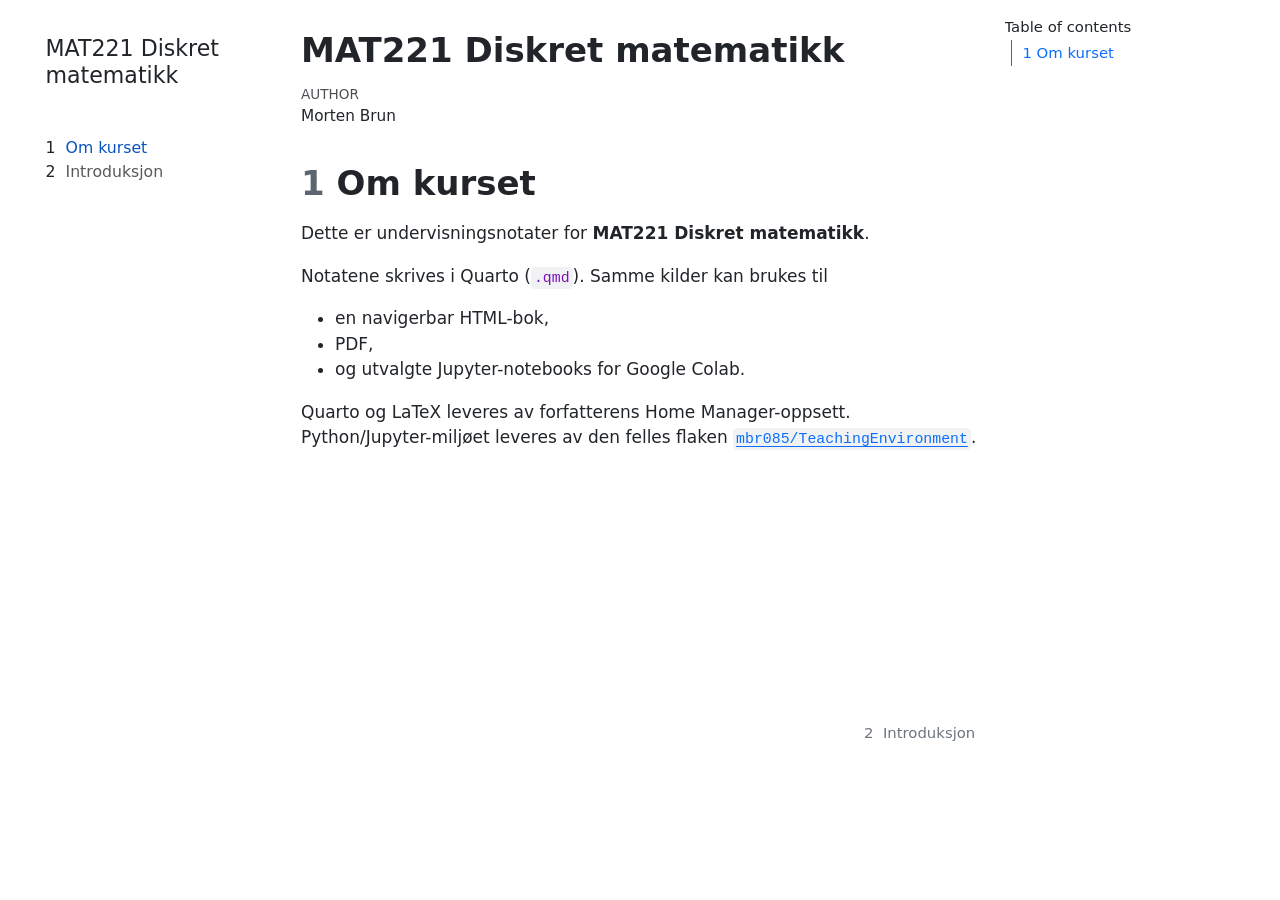
==== docs/index.html @ 74dff13a "Initialize MAT221 Quarto course repository" ====
<!DOCTYPE html>
<html xmlns="http://www.w3.org/1999/xhtml" lang="en" xml:lang="en"><head>

<meta charset="utf-8">
<meta name="generator" content="quarto-1.8.26">

<meta name="viewport" content="width=device-width, initial-scale=1.0, user-scalable=yes">

<meta name="author" content="Morten Brun">

<title>MAT221 Diskret matematikk</title>
<style>
code{white-space: pre-wrap;}
span.smallcaps{font-variant: small-caps;}
div.columns{display: flex; gap: min(4vw, 1.5em);}
div.column{flex: auto; overflow-x: auto;}
div.hanging-indent{margin-left: 1.5em; text-indent: -1.5em;}
ul.task-list{list-style: none;}
ul.task-list li input[type="checkbox"] {
  width: 0.8em;
  margin: 0 0.8em 0.2em -1em; /* quarto-specific, see https://github.com/quarto-dev/quarto-cli/issues/4556 */ 
  vertical-align: middle;
}
</style>


<script src="site_libs/quarto-nav/quarto-nav.js"></script>
<script src="site_libs/quarto-nav/headroom.min.js"></script>
<script src="site_libs/clipboard/clipboard.min.js"></script>
<script src="site_libs/quarto-search/autocomplete.umd.js"></script>
<script src="site_libs/quarto-search/fuse.min.js"></script>
<script src="site_libs/quarto-search/quarto-search.js"></script>
<meta name="quarto:offset" content="./">
<link href="./notes/01-introduksjon.html" rel="next">
<script src="site_libs/quarto-html/quarto.js" type="module"></script>
<script src="site_libs/quarto-html/tabsets/tabsets.js" type="module"></script>
<script src="site_libs/quarto-html/axe/axe-check.js" type="module"></script>
<script src="site_libs/quarto-html/popper.min.js"></script>
<script src="site_libs/quarto-html/tippy.umd.min.js"></script>
<script src="site_libs/quarto-html/anchor.min.js"></script>
<link href="site_libs/quarto-html/tippy.css" rel="stylesheet">
<link href="site_libs/quarto-html/quarto-syntax-highlighting-587c61ba64f3a5504c4d52d930310e48.css" rel="stylesheet" id="quarto-text-highlighting-styles">
<script src="site_libs/bootstrap/bootstrap.min.js"></script>
<link href="site_libs/bootstrap/bootstrap-icons.css" rel="stylesheet">
<link href="site_libs/bootstrap/bootstrap-24371cd7c856fc855d792c282114372c.min.css" rel="stylesheet" append-hash="true" id="quarto-bootstrap" data-mode="light">
<script id="quarto-search-options" type="application/json">{
  "location": "sidebar",
  "copy-button": false,
  "collapse-after": 3,
  "panel-placement": "start",
  "type": "textbox",
  "limit": 50,
  "keyboard-shortcut": [
    "f",
    "/",
    "s"
  ],
  "show-item-context": false,
  "language": {
    "search-no-results-text": "No results",
    "search-matching-documents-text": "matching documents",
    "search-copy-link-title": "Copy link to search",
    "search-hide-matches-text": "Hide additional matches",
    "search-more-match-text": "more match in this document",
    "search-more-matches-text": "more matches in this document",
    "search-clear-button-title": "Clear",
    "search-text-placeholder": "",
    "search-detached-cancel-button-title": "Cancel",
    "search-submit-button-title": "Submit",
    "search-label": "Search"
  }
}</script>


</head>

<body class="nav-sidebar floating quarto-light">

<div id="quarto-search-results"></div>
  <header id="quarto-header" class="headroom fixed-top">
  <nav class="quarto-secondary-nav">
    <div class="container-fluid d-flex">
      <button type="button" class="quarto-btn-toggle btn" data-bs-toggle="collapse" role="button" data-bs-target=".quarto-sidebar-collapse-item" aria-controls="quarto-sidebar" aria-expanded="false" aria-label="Toggle sidebar navigation" onclick="if (window.quartoToggleHeadroom) { window.quartoToggleHeadroom(); }">
        <i class="bi bi-layout-text-sidebar-reverse"></i>
      </button>
        <nav class="quarto-page-breadcrumbs" aria-label="breadcrumb"><ol class="breadcrumb"><li class="breadcrumb-item"><a href="./index.html"><span class="chapter-number">1</span>&nbsp; <span class="chapter-title">Om kurset</span></a></li></ol></nav>
        <a class="flex-grow-1" role="navigation" data-bs-toggle="collapse" data-bs-target=".quarto-sidebar-collapse-item" aria-controls="quarto-sidebar" aria-expanded="false" aria-label="Toggle sidebar navigation" onclick="if (window.quartoToggleHeadroom) { window.quartoToggleHeadroom(); }">      
        </a>
      <button type="button" class="btn quarto-search-button" aria-label="Search" onclick="window.quartoOpenSearch();">
        <i class="bi bi-search"></i>
      </button>
    </div>
  </nav>
</header>
<!-- content -->
<div id="quarto-content" class="quarto-container page-columns page-rows-contents page-layout-article">
<!-- sidebar -->
  <nav id="quarto-sidebar" class="sidebar collapse collapse-horizontal quarto-sidebar-collapse-item sidebar-navigation floating overflow-auto">
    <div class="pt-lg-2 mt-2 text-left sidebar-header">
    <div class="sidebar-title mb-0 py-0">
      <a href="./">MAT221 Diskret matematikk</a> 
    </div>
      </div>
        <div class="mt-2 flex-shrink-0 align-items-center">
        <div class="sidebar-search">
        <div id="quarto-search" class="" title="Search"></div>
        </div>
        </div>
    <div class="sidebar-menu-container"> 
    <ul class="list-unstyled mt-1">
        <li class="sidebar-item">
  <div class="sidebar-item-container"> 
  <a href="./index.html" class="sidebar-item-text sidebar-link active">
 <span class="menu-text"><span class="chapter-number">1</span>&nbsp; <span class="chapter-title">Om kurset</span></span></a>
  </div>
</li>
        <li class="sidebar-item">
  <div class="sidebar-item-container"> 
  <a href="./notes/01-introduksjon.html" class="sidebar-item-text sidebar-link">
 <span class="menu-text"><span class="chapter-number">2</span>&nbsp; <span class="chapter-title">Introduksjon</span></span></a>
  </div>
</li>
    </ul>
    </div>
</nav>
<div id="quarto-sidebar-glass" class="quarto-sidebar-collapse-item" data-bs-toggle="collapse" data-bs-target=".quarto-sidebar-collapse-item"></div>
<!-- margin-sidebar -->
    <div id="quarto-margin-sidebar" class="sidebar margin-sidebar">
        <nav id="TOC" role="doc-toc" class="toc-active">
    <h2 id="toc-title">Table of contents</h2>
   
  <ul>
  <li><a href="#om-kurset" id="toc-om-kurset" class="nav-link active" data-scroll-target="#om-kurset"><span class="header-section-number">1</span> Om kurset</a></li>
  </ul>
</nav>
    </div>
<!-- main -->
<main class="content" id="quarto-document-content">

<header id="title-block-header" class="quarto-title-block default">
<div class="quarto-title">
<h1 class="title">MAT221 Diskret matematikk</h1>
</div>



<div class="quarto-title-meta">

    <div>
    <div class="quarto-title-meta-heading">Author</div>
    <div class="quarto-title-meta-contents">
             <p>Morten Brun </p>
          </div>
  </div>
    
  
    
  </div>
  


</header>


<section id="om-kurset" class="level1" data-number="1">
<h1 data-number="1"><span class="header-section-number">1</span> Om kurset</h1>
<p>Dette er undervisningsnotater for <strong>MAT221 Diskret matematikk</strong>.</p>
<p>Notatene skrives i Quarto (<code>.qmd</code>). Samme kilder kan brukes til</p>
<ul>
<li>en navigerbar HTML-bok,</li>
<li>PDF,</li>
<li>og utvalgte Jupyter-notebooks for Google Colab.</li>
</ul>
<p>Quarto og LaTeX leveres av forfatterens Home Manager-oppsett. Python/Jupyter-miljøet leveres av den felles flaken <a href="https://github.com/mbr085/TeachingEnvironment"><code>mbr085/TeachingEnvironment</code></a>.</p>


</section>

</main> <!-- /main -->
<script id="quarto-html-after-body" type="application/javascript">
  window.document.addEventListener("DOMContentLoaded", function (event) {
    const icon = "";
    const anchorJS = new window.AnchorJS();
    anchorJS.options = {
      placement: 'right',
      icon: icon
    };
    anchorJS.add('.anchored');
    const isCodeAnnotation = (el) => {
      for (const clz of el.classList) {
        if (clz.startsWith('code-annotation-')) {                     
          return true;
        }
      }
      return false;
    }
    const onCopySuccess = function(e) {
      // button target
      const button = e.trigger;
      // don't keep focus
      button.blur();
      // flash "checked"
      button.classList.add('code-copy-button-checked');
      var currentTitle = button.getAttribute("title");
      button.setAttribute("title", "Copied!");
      let tooltip;
      if (window.bootstrap) {
        button.setAttribute("data-bs-toggle", "tooltip");
        button.setAttribute("data-bs-placement", "left");
        button.setAttribute("data-bs-title", "Copied!");
        tooltip = new bootstrap.Tooltip(button, 
          { trigger: "manual", 
            customClass: "code-copy-button-tooltip",
            offset: [0, -8]});
        tooltip.show();    
      }
      setTimeout(function() {
        if (tooltip) {
          tooltip.hide();
          button.removeAttribute("data-bs-title");
          button.removeAttribute("data-bs-toggle");
          button.removeAttribute("data-bs-placement");
        }
        button.setAttribute("title", currentTitle);
        button.classList.remove('code-copy-button-checked');
      }, 1000);
      // clear code selection
      e.clearSelection();
    }
    const getTextToCopy = function(trigger) {
      const outerScaffold = trigger.parentElement.cloneNode(true);
      const codeEl = outerScaffold.querySelector('code');
      for (const childEl of codeEl.children) {
        if (isCodeAnnotation(childEl)) {
          childEl.remove();
        }
      }
      return codeEl.innerText;
    }
    const clipboard = new window.ClipboardJS('.code-copy-button:not([data-in-quarto-modal])', {
      text: getTextToCopy
    });
    clipboard.on('success', onCopySuccess);
    if (window.document.getElementById('quarto-embedded-source-code-modal')) {
      const clipboardModal = new window.ClipboardJS('.code-copy-button[data-in-quarto-modal]', {
        text: getTextToCopy,
        container: window.document.getElementById('quarto-embedded-source-code-modal')
      });
      clipboardModal.on('success', onCopySuccess);
    }
      var localhostRegex = new RegExp(/^(?:http|https):\/\/localhost\:?[0-9]*\//);
      var mailtoRegex = new RegExp(/^mailto:/);
        var filterRegex = new RegExp('/' + window.location.host + '/');
      var isInternal = (href) => {
          return filterRegex.test(href) || localhostRegex.test(href) || mailtoRegex.test(href);
      }
      // Inspect non-navigation links and adorn them if external
     var links = window.document.querySelectorAll('a[href]:not(.nav-link):not(.navbar-brand):not(.toc-action):not(.sidebar-link):not(.sidebar-item-toggle):not(.pagination-link):not(.no-external):not([aria-hidden]):not(.dropdown-item):not(.quarto-navigation-tool):not(.about-link)');
      for (var i=0; i<links.length; i++) {
        const link = links[i];
        if (!isInternal(link.href)) {
          // undo the damage that might have been done by quarto-nav.js in the case of
          // links that we want to consider external
          if (link.dataset.originalHref !== undefined) {
            link.href = link.dataset.originalHref;
          }
        }
      }
    function tippyHover(el, contentFn, onTriggerFn, onUntriggerFn) {
      const config = {
        allowHTML: true,
        maxWidth: 500,
        delay: 100,
        arrow: false,
        appendTo: function(el) {
            return el.parentElement;
        },
        interactive: true,
        interactiveBorder: 10,
        theme: 'quarto',
        placement: 'bottom-start',
      };
      if (contentFn) {
        config.content = contentFn;
      }
      if (onTriggerFn) {
        config.onTrigger = onTriggerFn;
      }
      if (onUntriggerFn) {
        config.onUntrigger = onUntriggerFn;
      }
      window.tippy(el, config); 
    }
    const noterefs = window.document.querySelectorAll('a[role="doc-noteref"]');
    for (var i=0; i<noterefs.length; i++) {
      const ref = noterefs[i];
      tippyHover(ref, function() {
        // use id or data attribute instead here
        let href = ref.getAttribute('data-footnote-href') || ref.getAttribute('href');
        try { href = new URL(href).hash; } catch {}
        const id = href.replace(/^#\/?/, "");
        const note = window.document.getElementById(id);
        if (note) {
          return note.innerHTML;
        } else {
          return "";
        }
      });
    }
    const xrefs = window.document.querySelectorAll('a.quarto-xref');
    const processXRef = (id, note) => {
      // Strip column container classes
      const stripColumnClz = (el) => {
        el.classList.remove("page-full", "page-columns");
        if (el.children) {
          for (const child of el.children) {
            stripColumnClz(child);
          }
        }
      }
      stripColumnClz(note)
      if (id === null || id.startsWith('sec-')) {
        // Special case sections, only their first couple elements
        const container = document.createElement("div");
        if (note.children && note.children.length > 2) {
          container.appendChild(note.children[0].cloneNode(true));
          for (let i = 1; i < note.children.length; i++) {
            const child = note.children[i];
            if (child.tagName === "P" && child.innerText === "") {
              continue;
            } else {
              container.appendChild(child.cloneNode(true));
              break;
            }
          }
          if (window.Quarto?.typesetMath) {
            window.Quarto.typesetMath(container);
          }
          return container.innerHTML
        } else {
          if (window.Quarto?.typesetMath) {
            window.Quarto.typesetMath(note);
          }
          return note.innerHTML;
        }
      } else {
        // Remove any anchor links if they are present
        const anchorLink = note.querySelector('a.anchorjs-link');
        if (anchorLink) {
          anchorLink.remove();
        }
        if (window.Quarto?.typesetMath) {
          window.Quarto.typesetMath(note);
        }
        if (note.classList.contains("callout")) {
          return note.outerHTML;
        } else {
          return note.innerHTML;
        }
      }
    }
    for (var i=0; i<xrefs.length; i++) {
      const xref = xrefs[i];
      tippyHover(xref, undefined, function(instance) {
        instance.disable();
        let url = xref.getAttribute('href');
        let hash = undefined; 
        if (url.startsWith('#')) {
          hash = url;
        } else {
          try { hash = new URL(url).hash; } catch {}
        }
        if (hash) {
          const id = hash.replace(/^#\/?/, "");
          const note = window.document.getElementById(id);
          if (note !== null) {
            try {
              const html = processXRef(id, note.cloneNode(true));
              instance.setContent(html);
            } finally {
              instance.enable();
              instance.show();
            }
          } else {
            // See if we can fetch this
            fetch(url.split('#')[0])
            .then(res => res.text())
            .then(html => {
              const parser = new DOMParser();
              const htmlDoc = parser.parseFromString(html, "text/html");
              const note = htmlDoc.getElementById(id);
              if (note !== null) {
                const html = processXRef(id, note);
                instance.setContent(html);
              } 
            }).finally(() => {
              instance.enable();
              instance.show();
            });
          }
        } else {
          // See if we can fetch a full url (with no hash to target)
          // This is a special case and we should probably do some content thinning / targeting
          fetch(url)
          .then(res => res.text())
          .then(html => {
            const parser = new DOMParser();
            const htmlDoc = parser.parseFromString(html, "text/html");
            const note = htmlDoc.querySelector('main.content');
            if (note !== null) {
              // This should only happen for chapter cross references
              // (since there is no id in the URL)
              // remove the first header
              if (note.children.length > 0 && note.children[0].tagName === "HEADER") {
                note.children[0].remove();
              }
              const html = processXRef(null, note);
              instance.setContent(html);
            } 
          }).finally(() => {
            instance.enable();
            instance.show();
          });
        }
      }, function(instance) {
      });
    }
        let selectedAnnoteEl;
        const selectorForAnnotation = ( cell, annotation) => {
          let cellAttr = 'data-code-cell="' + cell + '"';
          let lineAttr = 'data-code-annotation="' +  annotation + '"';
          const selector = 'span[' + cellAttr + '][' + lineAttr + ']';
          return selector;
        }
        const selectCodeLines = (annoteEl) => {
          const doc = window.document;
          const targetCell = annoteEl.getAttribute("data-target-cell");
          const targetAnnotation = annoteEl.getAttribute("data-target-annotation");
          const annoteSpan = window.document.querySelector(selectorForAnnotation(targetCell, targetAnnotation));
          const lines = annoteSpan.getAttribute("data-code-lines").split(",");
          const lineIds = lines.map((line) => {
            return targetCell + "-" + line;
          })
          let top = null;
          let height = null;
          let parent = null;
          if (lineIds.length > 0) {
              //compute the position of the single el (top and bottom and make a div)
              const el = window.document.getElementById(lineIds[0]);
              top = el.offsetTop;
              height = el.offsetHeight;
              parent = el.parentElement.parentElement;
            if (lineIds.length > 1) {
              const lastEl = window.document.getElementById(lineIds[lineIds.length - 1]);
              const bottom = lastEl.offsetTop + lastEl.offsetHeight;
              height = bottom - top;
            }
            if (top !== null && height !== null && parent !== null) {
              // cook up a div (if necessary) and position it 
              let div = window.document.getElementById("code-annotation-line-highlight");
              if (div === null) {
                div = window.document.createElement("div");
                div.setAttribute("id", "code-annotation-line-highlight");
                div.style.position = 'absolute';
                parent.appendChild(div);
              }
              div.style.top = top - 2 + "px";
              div.style.height = height + 4 + "px";
              div.style.left = 0;
              let gutterDiv = window.document.getElementById("code-annotation-line-highlight-gutter");
              if (gutterDiv === null) {
                gutterDiv = window.document.createElement("div");
                gutterDiv.setAttribute("id", "code-annotation-line-highlight-gutter");
                gutterDiv.style.position = 'absolute';
                const codeCell = window.document.getElementById(targetCell);
                const gutter = codeCell.querySelector('.code-annotation-gutter');
                gutter.appendChild(gutterDiv);
              }
              gutterDiv.style.top = top - 2 + "px";
              gutterDiv.style.height = height + 4 + "px";
            }
            selectedAnnoteEl = annoteEl;
          }
        };
        const unselectCodeLines = () => {
          const elementsIds = ["code-annotation-line-highlight", "code-annotation-line-highlight-gutter"];
          elementsIds.forEach((elId) => {
            const div = window.document.getElementById(elId);
            if (div) {
              div.remove();
            }
          });
          selectedAnnoteEl = undefined;
        };
          // Handle positioning of the toggle
      window.addEventListener(
        "resize",
        throttle(() => {
          elRect = undefined;
          if (selectedAnnoteEl) {
            selectCodeLines(selectedAnnoteEl);
          }
        }, 10)
      );
      function throttle(fn, ms) {
      let throttle = false;
      let timer;
        return (...args) => {
          if(!throttle) { // first call gets through
              fn.apply(this, args);
              throttle = true;
          } else { // all the others get throttled
              if(timer) clearTimeout(timer); // cancel #2
              timer = setTimeout(() => {
                fn.apply(this, args);
                timer = throttle = false;
              }, ms);
          }
        };
      }
        // Attach click handler to the DT
        const annoteDls = window.document.querySelectorAll('dt[data-target-cell]');
        for (const annoteDlNode of annoteDls) {
          annoteDlNode.addEventListener('click', (event) => {
            const clickedEl = event.target;
            if (clickedEl !== selectedAnnoteEl) {
              unselectCodeLines();
              const activeEl = window.document.querySelector('dt[data-target-cell].code-annotation-active');
              if (activeEl) {
                activeEl.classList.remove('code-annotation-active');
              }
              selectCodeLines(clickedEl);
              clickedEl.classList.add('code-annotation-active');
            } else {
              // Unselect the line
              unselectCodeLines();
              clickedEl.classList.remove('code-annotation-active');
            }
          });
        }
    const findCites = (el) => {
      const parentEl = el.parentElement;
      if (parentEl) {
        const cites = parentEl.dataset.cites;
        if (cites) {
          return {
            el,
            cites: cites.split(' ')
          };
        } else {
          return findCites(el.parentElement)
        }
      } else {
        return undefined;
      }
    };
    var bibliorefs = window.document.querySelectorAll('a[role="doc-biblioref"]');
    for (var i=0; i<bibliorefs.length; i++) {
      const ref = bibliorefs[i];
      const citeInfo = findCites(ref);
      if (citeInfo) {
        tippyHover(citeInfo.el, function() {
          var popup = window.document.createElement('div');
          citeInfo.cites.forEach(function(cite) {
            var citeDiv = window.document.createElement('div');
            citeDiv.classList.add('hanging-indent');
            citeDiv.classList.add('csl-entry');
            var biblioDiv = window.document.getElementById('ref-' + cite);
            if (biblioDiv) {
              citeDiv.innerHTML = biblioDiv.innerHTML;
            }
            popup.appendChild(citeDiv);
          });
          return popup.innerHTML;
        });
      }
    }
  });
  </script>
<nav class="page-navigation">
  <div class="nav-page nav-page-previous">
  </div>
  <div class="nav-page nav-page-next">
      <a href="./notes/01-introduksjon.html" class="pagination-link" aria-label="Introduksjon">
        <span class="nav-page-text"><span class="chapter-number">2</span>&nbsp; <span class="chapter-title">Introduksjon</span></span> <i class="bi bi-arrow-right-short"></i>
      </a>
  </div>
</nav>
</div> <!-- /content -->




</body></html>
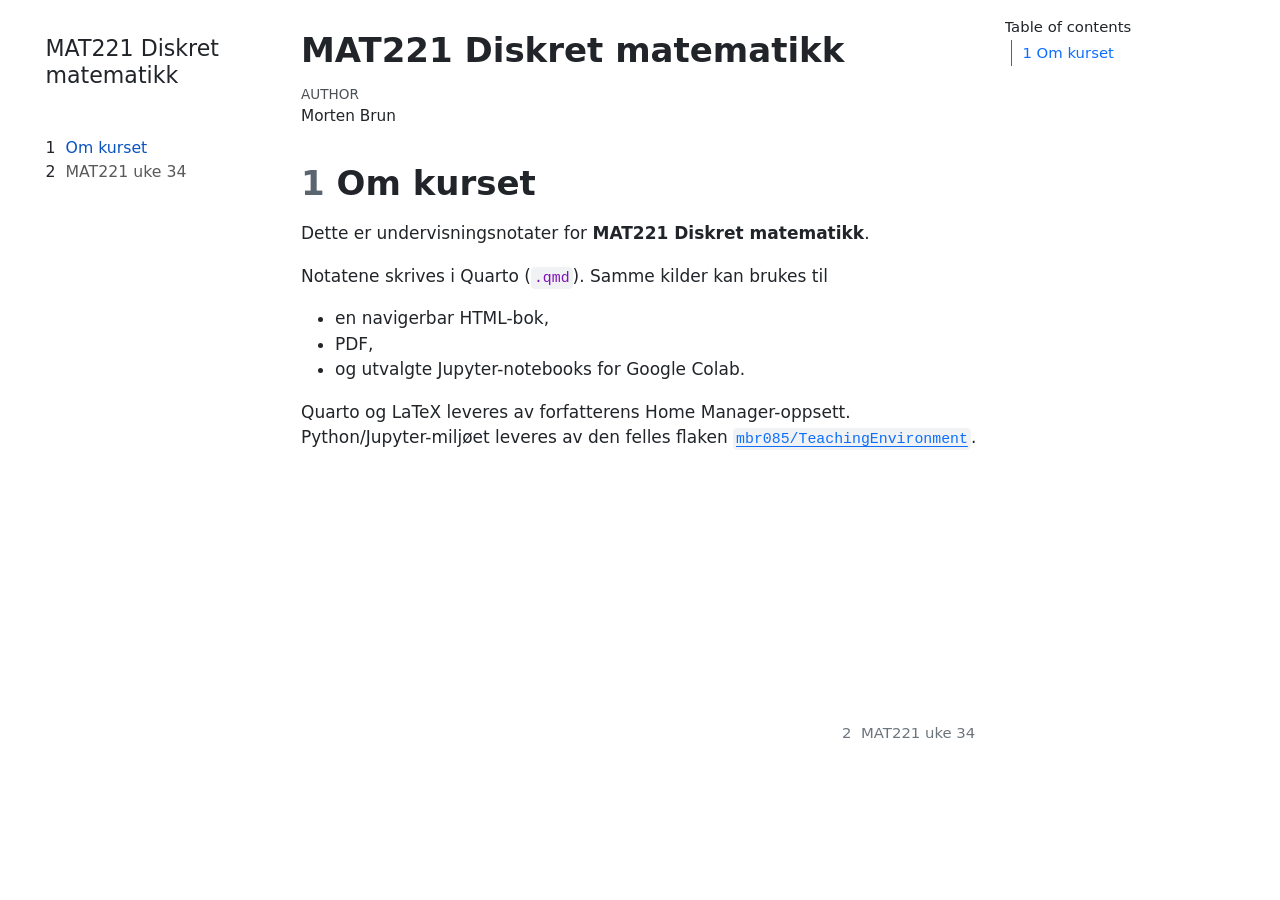
==== commit 29ef6e28: "Migrate week 34 notes from Jupyter to Quarto" ====
--- a/docs/index.html
+++ b/docs/index.html
@@ -31,7 +31,7 @@
 <script src="site_libs/quarto-search/fuse.min.js"></script>
 <script src="site_libs/quarto-search/quarto-search.js"></script>
 <meta name="quarto:offset" content="./">
-<link href="./notes/01-introduksjon.html" rel="next">
+<link href="./notes/uke34.html" rel="next">
 <script src="site_libs/quarto-html/quarto.js" type="module"></script>
 <script src="site_libs/quarto-html/tabsets/tabsets.js" type="module"></script>
 <script src="site_libs/quarto-html/axe/axe-check.js" type="module"></script>
@@ -116,8 +116,8 @@
 </li>
         <li class="sidebar-item">
   <div class="sidebar-item-container"> 
-  <a href="./notes/01-introduksjon.html" class="sidebar-item-text sidebar-link">
- <span class="menu-text"><span class="chapter-number">2</span>&nbsp; <span class="chapter-title">Introduksjon</span></span></a>
+  <a href="./notes/uke34.html" class="sidebar-item-text sidebar-link">
+ <span class="menu-text"><span class="chapter-number">2</span>&nbsp; <span class="chapter-title">MAT221 uke 34</span></span></a>
   </div>
 </li>
     </ul>
@@ -581,8 +581,8 @@
   <div class="nav-page nav-page-previous">
   </div>
   <div class="nav-page nav-page-next">
-      <a href="./notes/01-introduksjon.html" class="pagination-link" aria-label="Introduksjon">
-        <span class="nav-page-text"><span class="chapter-number">2</span>&nbsp; <span class="chapter-title">Introduksjon</span></span> <i class="bi bi-arrow-right-short"></i>
+      <a href="./notes/uke34.html" class="pagination-link" aria-label="MAT221 uke 34">
+        <span class="nav-page-text"><span class="chapter-number">2</span>&nbsp; <span class="chapter-title">MAT221 uke 34</span></span> <i class="bi bi-arrow-right-short"></i>
       </a>
   </div>
 </nav>
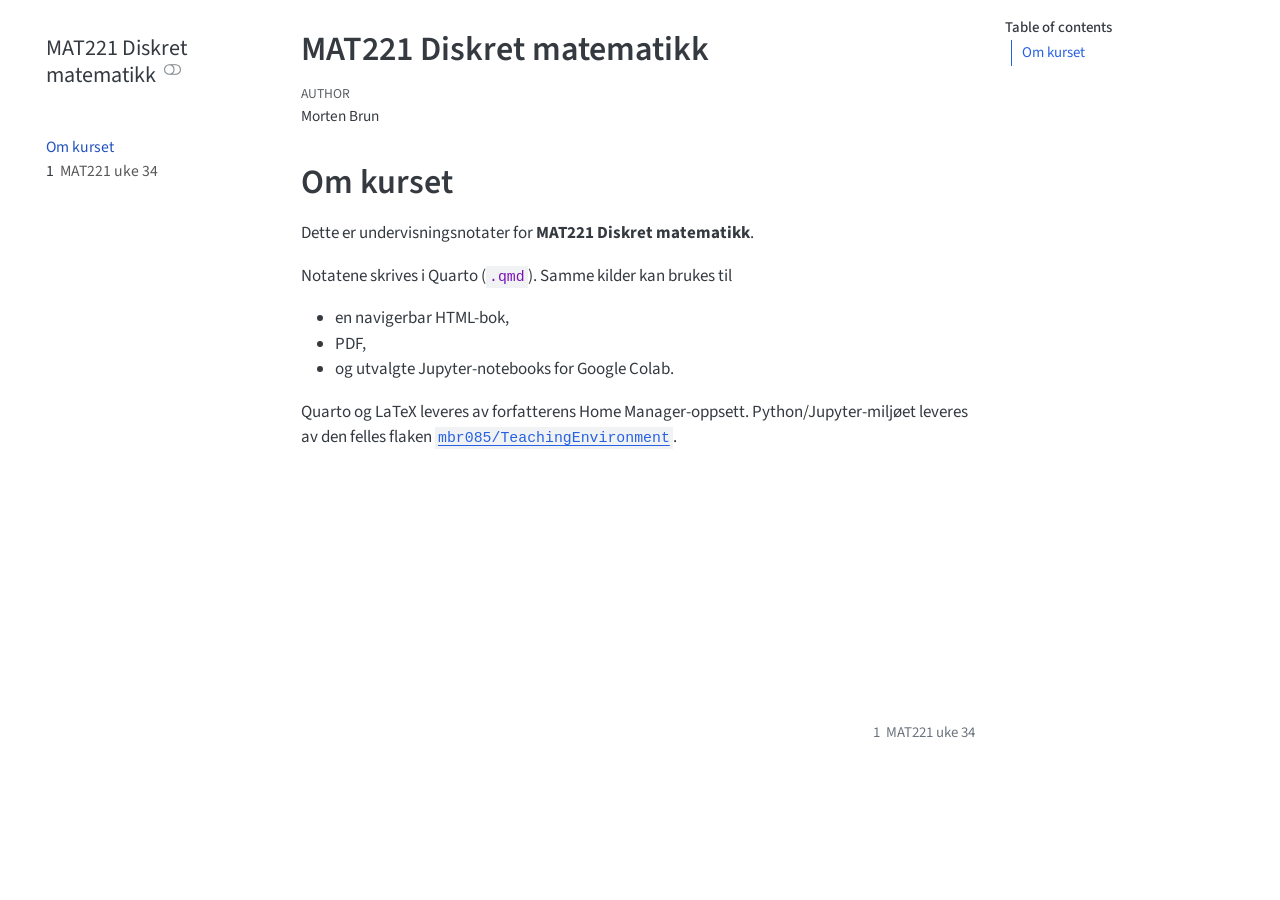
==== commit a112a5f3: "Render final week 34 course site" ====
--- a/docs/index.html
+++ b/docs/index.html
@@ -39,10 +39,14 @@
 <script src="site_libs/quarto-html/tippy.umd.min.js"></script>
 <script src="site_libs/quarto-html/anchor.min.js"></script>
 <link href="site_libs/quarto-html/tippy.css" rel="stylesheet">
-<link href="site_libs/quarto-html/quarto-syntax-highlighting-587c61ba64f3a5504c4d52d930310e48.css" rel="stylesheet" id="quarto-text-highlighting-styles">
+<link href="site_libs/quarto-html/quarto-syntax-highlighting-587c61ba64f3a5504c4d52d930310e48.css" rel="stylesheet" class="quarto-color-scheme" id="quarto-text-highlighting-styles">
+<link href="site_libs/quarto-html/quarto-syntax-highlighting-dark-b758ccaa5987ceb1b75504551e579abf.css" rel="stylesheet" class="quarto-color-scheme quarto-color-alternate" id="quarto-text-highlighting-styles">
+<link href="site_libs/quarto-html/quarto-syntax-highlighting-587c61ba64f3a5504c4d52d930310e48.css" rel="stylesheet" class="quarto-color-scheme-extra" id="quarto-text-highlighting-styles">
 <script src="site_libs/bootstrap/bootstrap.min.js"></script>
 <link href="site_libs/bootstrap/bootstrap-icons.css" rel="stylesheet">
-<link href="site_libs/bootstrap/bootstrap-24371cd7c856fc855d792c282114372c.min.css" rel="stylesheet" append-hash="true" id="quarto-bootstrap" data-mode="light">
+<link href="site_libs/bootstrap/bootstrap-9fe705e63113748dc920576427ee2a3d.min.css" rel="stylesheet" append-hash="true" class="quarto-color-scheme" id="quarto-bootstrap" data-mode="light">
+<link href="site_libs/bootstrap/bootstrap-dark-d992c62eb7d40186ed022f1c04cb8c6b.min.css" rel="stylesheet" append-hash="true" class="quarto-color-scheme quarto-color-alternate" id="quarto-bootstrap" data-mode="dark">
+<link href="site_libs/bootstrap/bootstrap-9fe705e63113748dc920576427ee2a3d.min.css" rel="stylesheet" append-hash="true" class="quarto-color-scheme-extra" id="quarto-bootstrap" data-mode="light">
 <script id="quarto-search-options" type="application/json">{
   "location": "sidebar",
   "copy-button": false,
@@ -74,7 +78,178 @@
 
 </head>
 
-<body class="nav-sidebar floating quarto-light">
+<body class="nav-sidebar floating quarto-light"><script id="quarto-html-before-body" type="application/javascript">
+    const toggleBodyColorMode = (bsSheetEl) => {
+      const mode = bsSheetEl.getAttribute("data-mode");
+      const bodyEl = window.document.querySelector("body");
+      if (mode === "dark") {
+        bodyEl.classList.add("quarto-dark");
+        bodyEl.classList.remove("quarto-light");
+      } else {
+        bodyEl.classList.add("quarto-light");
+        bodyEl.classList.remove("quarto-dark");
+      }
+    }
+    const toggleBodyColorPrimary = () => {
+      const bsSheetEl = window.document.querySelector("link#quarto-bootstrap:not([rel=disabled-stylesheet])");
+      if (bsSheetEl) {
+        toggleBodyColorMode(bsSheetEl);
+      }
+    }
+    const setColorSchemeToggle = (alternate) => {
+      const toggles = window.document.querySelectorAll('.quarto-color-scheme-toggle');
+      for (let i=0; i < toggles.length; i++) {
+        const toggle = toggles[i];
+        if (toggle) {
+          if (alternate) {
+            toggle.classList.add("alternate");
+          } else {
+            toggle.classList.remove("alternate");
+          }
+        }
+      }
+    };
+    const toggleColorMode = (alternate) => {
+      // Switch the stylesheets
+      const primaryStylesheets = window.document.querySelectorAll('link.quarto-color-scheme:not(.quarto-color-alternate)');
+      const alternateStylesheets = window.document.querySelectorAll('link.quarto-color-scheme.quarto-color-alternate');
+      manageTransitions('#quarto-margin-sidebar .nav-link', false);
+      if (alternate) {
+        // note: dark is layered on light, we don't disable primary!
+        enableStylesheet(alternateStylesheets);
+        for (const sheetNode of alternateStylesheets) {
+          if (sheetNode.id === "quarto-bootstrap") {
+            toggleBodyColorMode(sheetNode);
+          }
+        }
+      } else {
+        disableStylesheet(alternateStylesheets);
+        enableStylesheet(primaryStylesheets)
+        toggleBodyColorPrimary();
+      }
+      manageTransitions('#quarto-margin-sidebar .nav-link', true);
+      // Switch the toggles
+      setColorSchemeToggle(alternate)
+      // Hack to workaround the fact that safari doesn't
+      // properly recolor the scrollbar when toggling (#1455)
+      if (navigator.userAgent.indexOf('Safari') > 0 && navigator.userAgent.indexOf('Chrome') == -1) {
+        manageTransitions("body", false);
+        window.scrollTo(0, 1);
+        setTimeout(() => {
+          window.scrollTo(0, 0);
+          manageTransitions("body", true);
+        }, 40);
+      }
+    }
+    const disableStylesheet = (stylesheets) => {
+      for (let i=0; i < stylesheets.length; i++) {
+        const stylesheet = stylesheets[i];
+        stylesheet.rel = 'disabled-stylesheet';
+      }
+    }
+    const enableStylesheet = (stylesheets) => {
+      for (let i=0; i < stylesheets.length; i++) {
+        const stylesheet = stylesheets[i];
+        if(stylesheet.rel !== 'stylesheet') { // for Chrome, which will still FOUC without this check
+          stylesheet.rel = 'stylesheet';
+        }
+      }
+    }
+    const manageTransitions = (selector, allowTransitions) => {
+      const els = window.document.querySelectorAll(selector);
+      for (let i=0; i < els.length; i++) {
+        const el = els[i];
+        if (allowTransitions) {
+          el.classList.remove('notransition');
+        } else {
+          el.classList.add('notransition');
+        }
+      }
+    }
+    const isFileUrl = () => {
+      return window.location.protocol === 'file:';
+    }
+    const hasAlternateSentinel = () => {
+      let styleSentinel = getColorSchemeSentinel();
+      if (styleSentinel !== null) {
+        return styleSentinel === "alternate";
+      } else {
+        return false;
+      }
+    }
+    const setStyleSentinel = (alternate) => {
+      const value = alternate ? "alternate" : "default";
+      if (!isFileUrl()) {
+        window.localStorage.setItem("quarto-color-scheme", value);
+      } else {
+        localAlternateSentinel = value;
+      }
+    }
+    const getColorSchemeSentinel = () => {
+      if (!isFileUrl()) {
+        const storageValue = window.localStorage.getItem("quarto-color-scheme");
+        return storageValue != null ? storageValue : localAlternateSentinel;
+      } else {
+        return localAlternateSentinel;
+      }
+    }
+    const toggleGiscusIfUsed = (isAlternate, darkModeDefault) => {
+      const baseTheme = document.querySelector('#giscus-base-theme')?.value ?? 'light';
+      const alternateTheme = document.querySelector('#giscus-alt-theme')?.value ?? 'dark';
+      let newTheme = '';
+      if(authorPrefersDark) {
+        newTheme = isAlternate ? baseTheme : alternateTheme;
+      } else {
+        newTheme = isAlternate ? alternateTheme : baseTheme;
+      }
+      const changeGiscusTheme = () => {
+        // From: https://github.com/giscus/giscus/issues/336
+        const sendMessage = (message) => {
+          const iframe = document.querySelector('iframe.giscus-frame');
+          if (!iframe) return;
+          iframe.contentWindow.postMessage({ giscus: message }, 'https://giscus.app');
+        }
+        sendMessage({
+          setConfig: {
+            theme: newTheme
+          }
+        });
+      }
+      const isGiscussLoaded = window.document.querySelector('iframe.giscus-frame') !== null;
+      if (isGiscussLoaded) {
+        changeGiscusTheme();
+      }
+    };
+    const authorPrefersDark = false;
+    const queryPrefersDark = window.matchMedia('(prefers-color-scheme: dark)');
+    const darkModeDefault = queryPrefersDark.matches;
+      document.querySelector('link#quarto-text-highlighting-styles.quarto-color-scheme-extra').rel = 'disabled-stylesheet';
+      document.querySelector('link#quarto-bootstrap.quarto-color-scheme-extra').rel = 'disabled-stylesheet';
+    let localAlternateSentinel = darkModeDefault ? 'alternate' : 'default';
+    // Dark / light mode switch
+    window.quartoToggleColorScheme = () => {
+      // Read the current dark / light value
+      let toAlternate = !hasAlternateSentinel();
+      toggleColorMode(toAlternate);
+      setStyleSentinel(toAlternate);
+      toggleGiscusIfUsed(toAlternate, darkModeDefault);
+      window.dispatchEvent(new Event('resize'));
+    };
+    queryPrefersDark.addEventListener("change", e => {
+      if(window.localStorage.getItem("quarto-color-scheme") !== null)
+        return;
+      const alternate = e.matches
+      toggleColorMode(alternate);
+      localAlternateSentinel = e.matches ? 'alternate' : 'default'; // this is used alongside local storage!
+      toggleGiscusIfUsed(alternate, darkModeDefault);
+    });
+    // Switch to dark mode if need be
+    if (hasAlternateSentinel()) {
+      toggleColorMode(true);
+    } else {
+      toggleColorMode(false);
+    }
+  </script>
 
 <div id="quarto-search-results"></div>
   <header id="quarto-header" class="headroom fixed-top">
@@ -83,7 +258,7 @@
       <button type="button" class="quarto-btn-toggle btn" data-bs-toggle="collapse" role="button" data-bs-target=".quarto-sidebar-collapse-item" aria-controls="quarto-sidebar" aria-expanded="false" aria-label="Toggle sidebar navigation" onclick="if (window.quartoToggleHeadroom) { window.quartoToggleHeadroom(); }">
         <i class="bi bi-layout-text-sidebar-reverse"></i>
       </button>
-        <nav class="quarto-page-breadcrumbs" aria-label="breadcrumb"><ol class="breadcrumb"><li class="breadcrumb-item"><a href="./index.html"><span class="chapter-number">1</span>&nbsp; <span class="chapter-title">Om kurset</span></a></li></ol></nav>
+        <nav class="quarto-page-breadcrumbs" aria-label="breadcrumb"><ol class="breadcrumb"><li class="breadcrumb-item"><a href="./index.html">Om kurset</a></li></ol></nav>
         <a class="flex-grow-1" role="navigation" data-bs-toggle="collapse" data-bs-target=".quarto-sidebar-collapse-item" aria-controls="quarto-sidebar" aria-expanded="false" aria-label="Toggle sidebar navigation" onclick="if (window.quartoToggleHeadroom) { window.quartoToggleHeadroom(); }">      
         </a>
       <button type="button" class="btn quarto-search-button" aria-label="Search" onclick="window.quartoOpenSearch();">
@@ -99,6 +274,9 @@
     <div class="pt-lg-2 mt-2 text-left sidebar-header">
     <div class="sidebar-title mb-0 py-0">
       <a href="./">MAT221 Diskret matematikk</a> 
+        <div class="sidebar-tools-main">
+  <a href="" class="quarto-color-scheme-toggle quarto-navigation-tool  px-1" onclick="window.quartoToggleColorScheme(); return false;" title="Toggle dark mode"><i class="bi"></i></a>
+</div>
     </div>
       </div>
         <div class="mt-2 flex-shrink-0 align-items-center">
@@ -111,13 +289,13 @@
         <li class="sidebar-item">
   <div class="sidebar-item-container"> 
   <a href="./index.html" class="sidebar-item-text sidebar-link active">
- <span class="menu-text"><span class="chapter-number">1</span>&nbsp; <span class="chapter-title">Om kurset</span></span></a>
+ <span class="menu-text">Om kurset</span></a>
   </div>
 </li>
         <li class="sidebar-item">
   <div class="sidebar-item-container"> 
   <a href="./notes/uke34.html" class="sidebar-item-text sidebar-link">
- <span class="menu-text"><span class="chapter-number">2</span>&nbsp; <span class="chapter-title">MAT221 uke 34</span></span></a>
+ <span class="menu-text"><span class="chapter-number">1</span>&nbsp; <span class="chapter-title">MAT221 uke 34</span></span></a>
   </div>
 </li>
     </ul>
@@ -130,12 +308,13 @@
     <h2 id="toc-title">Table of contents</h2>
    
   <ul>
-  <li><a href="#om-kurset" id="toc-om-kurset" class="nav-link active" data-scroll-target="#om-kurset"><span class="header-section-number">1</span> Om kurset</a></li>
+  <li><a href="#om-kurset" id="toc-om-kurset" class="nav-link active" data-scroll-target="#om-kurset">Om kurset</a></li>
   </ul>
 </nav>
     </div>
 <!-- main -->
 <main class="content" id="quarto-document-content">
+
 
 <header id="title-block-header" class="quarto-title-block default">
 <div class="quarto-title">
@@ -162,8 +341,8 @@
 </header>
 
 
-<section id="om-kurset" class="level1" data-number="1">
-<h1 data-number="1"><span class="header-section-number">1</span> Om kurset</h1>
+<section id="om-kurset" class="level1 unnumbered">
+<h1 class="unnumbered">Om kurset</h1>
 <p>Dette er undervisningsnotater for <strong>MAT221 Diskret matematikk</strong>.</p>
 <p>Notatene skrives i Quarto (<code>.qmd</code>). Samme kilder kan brukes til</p>
 <ul>
@@ -179,6 +358,19 @@
 </main> <!-- /main -->
 <script id="quarto-html-after-body" type="application/javascript">
   window.document.addEventListener("DOMContentLoaded", function (event) {
+    // Ensure there is a toggle, if there isn't float one in the top right
+    if (window.document.querySelector('.quarto-color-scheme-toggle') === null) {
+      const a = window.document.createElement('a');
+      a.classList.add('top-right');
+      a.classList.add('quarto-color-scheme-toggle');
+      a.href = "";
+      a.onclick = function() { try { window.quartoToggleColorScheme(); } catch {} return false; };
+      const i = window.document.createElement("i");
+      i.classList.add('bi');
+      a.appendChild(i);
+      window.document.body.appendChild(a);
+    }
+    setColorSchemeToggle(hasAlternateSentinel())
     const icon = "";
     const anchorJS = new window.AnchorJS();
     anchorJS.options = {
@@ -582,7 +774,7 @@
   </div>
   <div class="nav-page nav-page-next">
       <a href="./notes/uke34.html" class="pagination-link" aria-label="MAT221 uke 34">
-        <span class="nav-page-text"><span class="chapter-number">2</span>&nbsp; <span class="chapter-title">MAT221 uke 34</span></span> <i class="bi bi-arrow-right-short"></i>
+        <span class="nav-page-text"><span class="chapter-number">1</span>&nbsp; <span class="chapter-title">MAT221 uke 34</span></span> <i class="bi bi-arrow-right-short"></i>
       </a>
   </div>
 </nav>
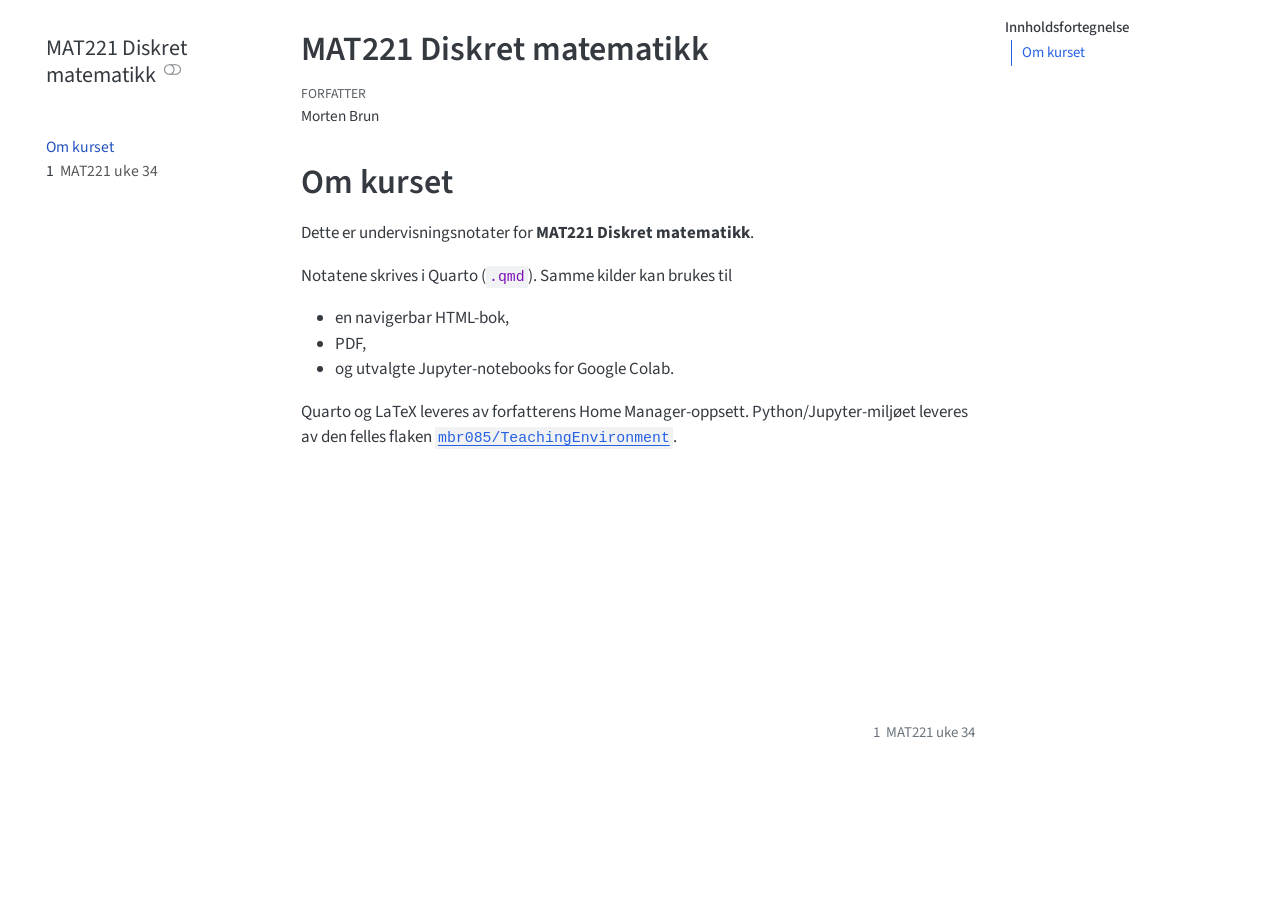
==== commit 8544afd4: "Set course site language to Norwegian Bokmål" ====
--- a/docs/index.html
+++ b/docs/index.html
@@ -1,5 +1,5 @@
 <!DOCTYPE html>
-<html xmlns="http://www.w3.org/1999/xhtml" lang="en" xml:lang="en"><head>
+<html xmlns="http://www.w3.org/1999/xhtml" lang="nb" xml:lang="nb"><head>
 
 <meta charset="utf-8">
 <meta name="generator" content="quarto-1.8.26">
@@ -61,17 +61,17 @@
   ],
   "show-item-context": false,
   "language": {
-    "search-no-results-text": "No results",
-    "search-matching-documents-text": "matching documents",
-    "search-copy-link-title": "Copy link to search",
-    "search-hide-matches-text": "Hide additional matches",
-    "search-more-match-text": "more match in this document",
-    "search-more-matches-text": "more matches in this document",
-    "search-clear-button-title": "Clear",
+    "search-no-results-text": "Ingen resultater",
+    "search-matching-documents-text": "Samsvarende dokumenter",
+    "search-copy-link-title": "Kopier link for å søke",
+    "search-hide-matches-text": "Skjul ytterlige resultater",
+    "search-more-match-text": "annet resultat i dette dokumentet",
+    "search-more-matches-text": "andre resultater i dette dokumentet",
+    "search-clear-button-title": "Tøm",
     "search-text-placeholder": "",
-    "search-detached-cancel-button-title": "Cancel",
-    "search-submit-button-title": "Submit",
-    "search-label": "Search"
+    "search-detached-cancel-button-title": "Avbryt",
+    "search-submit-button-title": "Send inn",
+    "search-label": "Søk"
   }
 }</script>
 
@@ -255,13 +255,13 @@
   <header id="quarto-header" class="headroom fixed-top">
   <nav class="quarto-secondary-nav">
     <div class="container-fluid d-flex">
-      <button type="button" class="quarto-btn-toggle btn" data-bs-toggle="collapse" role="button" data-bs-target=".quarto-sidebar-collapse-item" aria-controls="quarto-sidebar" aria-expanded="false" aria-label="Toggle sidebar navigation" onclick="if (window.quartoToggleHeadroom) { window.quartoToggleHeadroom(); }">
+      <button type="button" class="quarto-btn-toggle btn" data-bs-toggle="collapse" role="button" data-bs-target=".quarto-sidebar-collapse-item" aria-controls="quarto-sidebar" aria-expanded="false" aria-label="Slå av eller på sidebarnavigering" onclick="if (window.quartoToggleHeadroom) { window.quartoToggleHeadroom(); }">
         <i class="bi bi-layout-text-sidebar-reverse"></i>
       </button>
         <nav class="quarto-page-breadcrumbs" aria-label="breadcrumb"><ol class="breadcrumb"><li class="breadcrumb-item"><a href="./index.html">Om kurset</a></li></ol></nav>
-        <a class="flex-grow-1" role="navigation" data-bs-toggle="collapse" data-bs-target=".quarto-sidebar-collapse-item" aria-controls="quarto-sidebar" aria-expanded="false" aria-label="Toggle sidebar navigation" onclick="if (window.quartoToggleHeadroom) { window.quartoToggleHeadroom(); }">      
+        <a class="flex-grow-1" role="navigation" data-bs-toggle="collapse" data-bs-target=".quarto-sidebar-collapse-item" aria-controls="quarto-sidebar" aria-expanded="false" aria-label="Slå av eller på sidebarnavigering" onclick="if (window.quartoToggleHeadroom) { window.quartoToggleHeadroom(); }">      
         </a>
-      <button type="button" class="btn quarto-search-button" aria-label="Search" onclick="window.quartoOpenSearch();">
+      <button type="button" class="btn quarto-search-button" aria-label="Søk" onclick="window.quartoOpenSearch();">
         <i class="bi bi-search"></i>
       </button>
     </div>
@@ -275,13 +275,13 @@
     <div class="sidebar-title mb-0 py-0">
       <a href="./">MAT221 Diskret matematikk</a> 
         <div class="sidebar-tools-main">
-  <a href="" class="quarto-color-scheme-toggle quarto-navigation-tool  px-1" onclick="window.quartoToggleColorScheme(); return false;" title="Toggle dark mode"><i class="bi"></i></a>
+  <a href="" class="quarto-color-scheme-toggle quarto-navigation-tool  px-1" onclick="window.quartoToggleColorScheme(); return false;" title="Bytt mørk modus"><i class="bi"></i></a>
 </div>
     </div>
       </div>
         <div class="mt-2 flex-shrink-0 align-items-center">
         <div class="sidebar-search">
-        <div id="quarto-search" class="" title="Search"></div>
+        <div id="quarto-search" class="" title="Søk"></div>
         </div>
         </div>
     <div class="sidebar-menu-container"> 
@@ -305,7 +305,7 @@
 <!-- margin-sidebar -->
     <div id="quarto-margin-sidebar" class="sidebar margin-sidebar">
         <nav id="TOC" role="doc-toc" class="toc-active">
-    <h2 id="toc-title">Table of contents</h2>
+    <h2 id="toc-title">Innholdsfortegnelse</h2>
    
   <ul>
   <li><a href="#om-kurset" id="toc-om-kurset" class="nav-link active" data-scroll-target="#om-kurset">Om kurset</a></li>
@@ -326,7 +326,7 @@
 <div class="quarto-title-meta">
 
     <div>
-    <div class="quarto-title-meta-heading">Author</div>
+    <div class="quarto-title-meta-heading">Forfatter</div>
     <div class="quarto-title-meta-contents">
              <p>Morten Brun </p>
           </div>
@@ -394,12 +394,12 @@
       // flash "checked"
       button.classList.add('code-copy-button-checked');
       var currentTitle = button.getAttribute("title");
-      button.setAttribute("title", "Copied!");
+      button.setAttribute("title", "Kopiert!");
       let tooltip;
       if (window.bootstrap) {
         button.setAttribute("data-bs-toggle", "tooltip");
         button.setAttribute("data-bs-placement", "left");
-        button.setAttribute("data-bs-title", "Copied!");
+        button.setAttribute("data-bs-title", "Kopiert!");
         tooltip = new bootstrap.Tooltip(button, 
           { trigger: "manual", 
             customClass: "code-copy-button-tooltip",
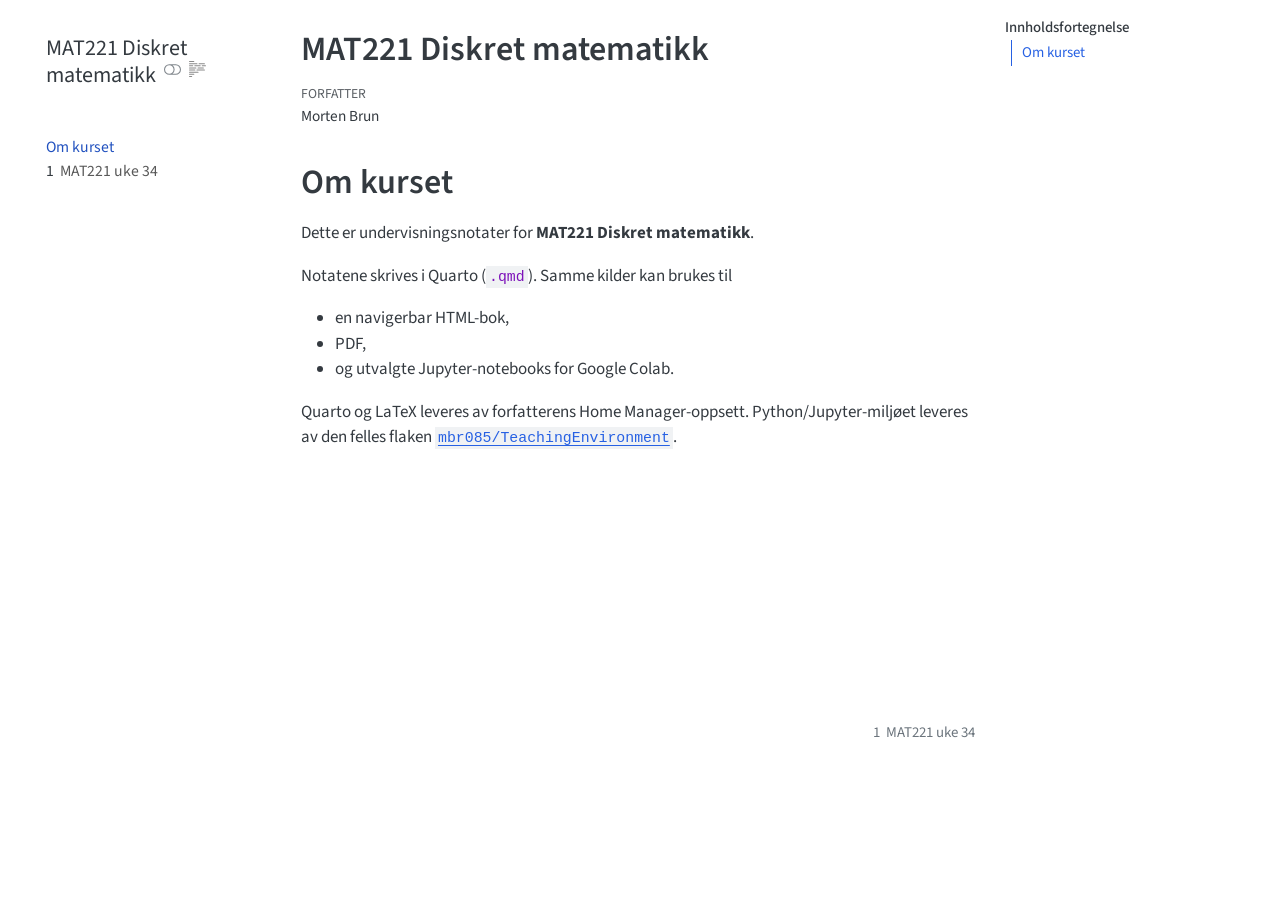
==== commit 54971691: "Enable reader mode for lecture presentation" ====
--- a/docs/index.html
+++ b/docs/index.html
@@ -276,6 +276,11 @@
       <a href="./">MAT221 Diskret matematikk</a> 
         <div class="sidebar-tools-main">
   <a href="" class="quarto-color-scheme-toggle quarto-navigation-tool  px-1" onclick="window.quartoToggleColorScheme(); return false;" title="Bytt mørk modus"><i class="bi"></i></a>
+  <a href="" class="quarto-reader-toggle quarto-navigation-tool px-1" onclick="window.quartoToggleReader(); return false;" title="Bytt lesermodus">
+  <div class="quarto-reader-toggle-btn">
+  <i class="bi"></i>
+  </div>
+</a>
 </div>
     </div>
       </div>
